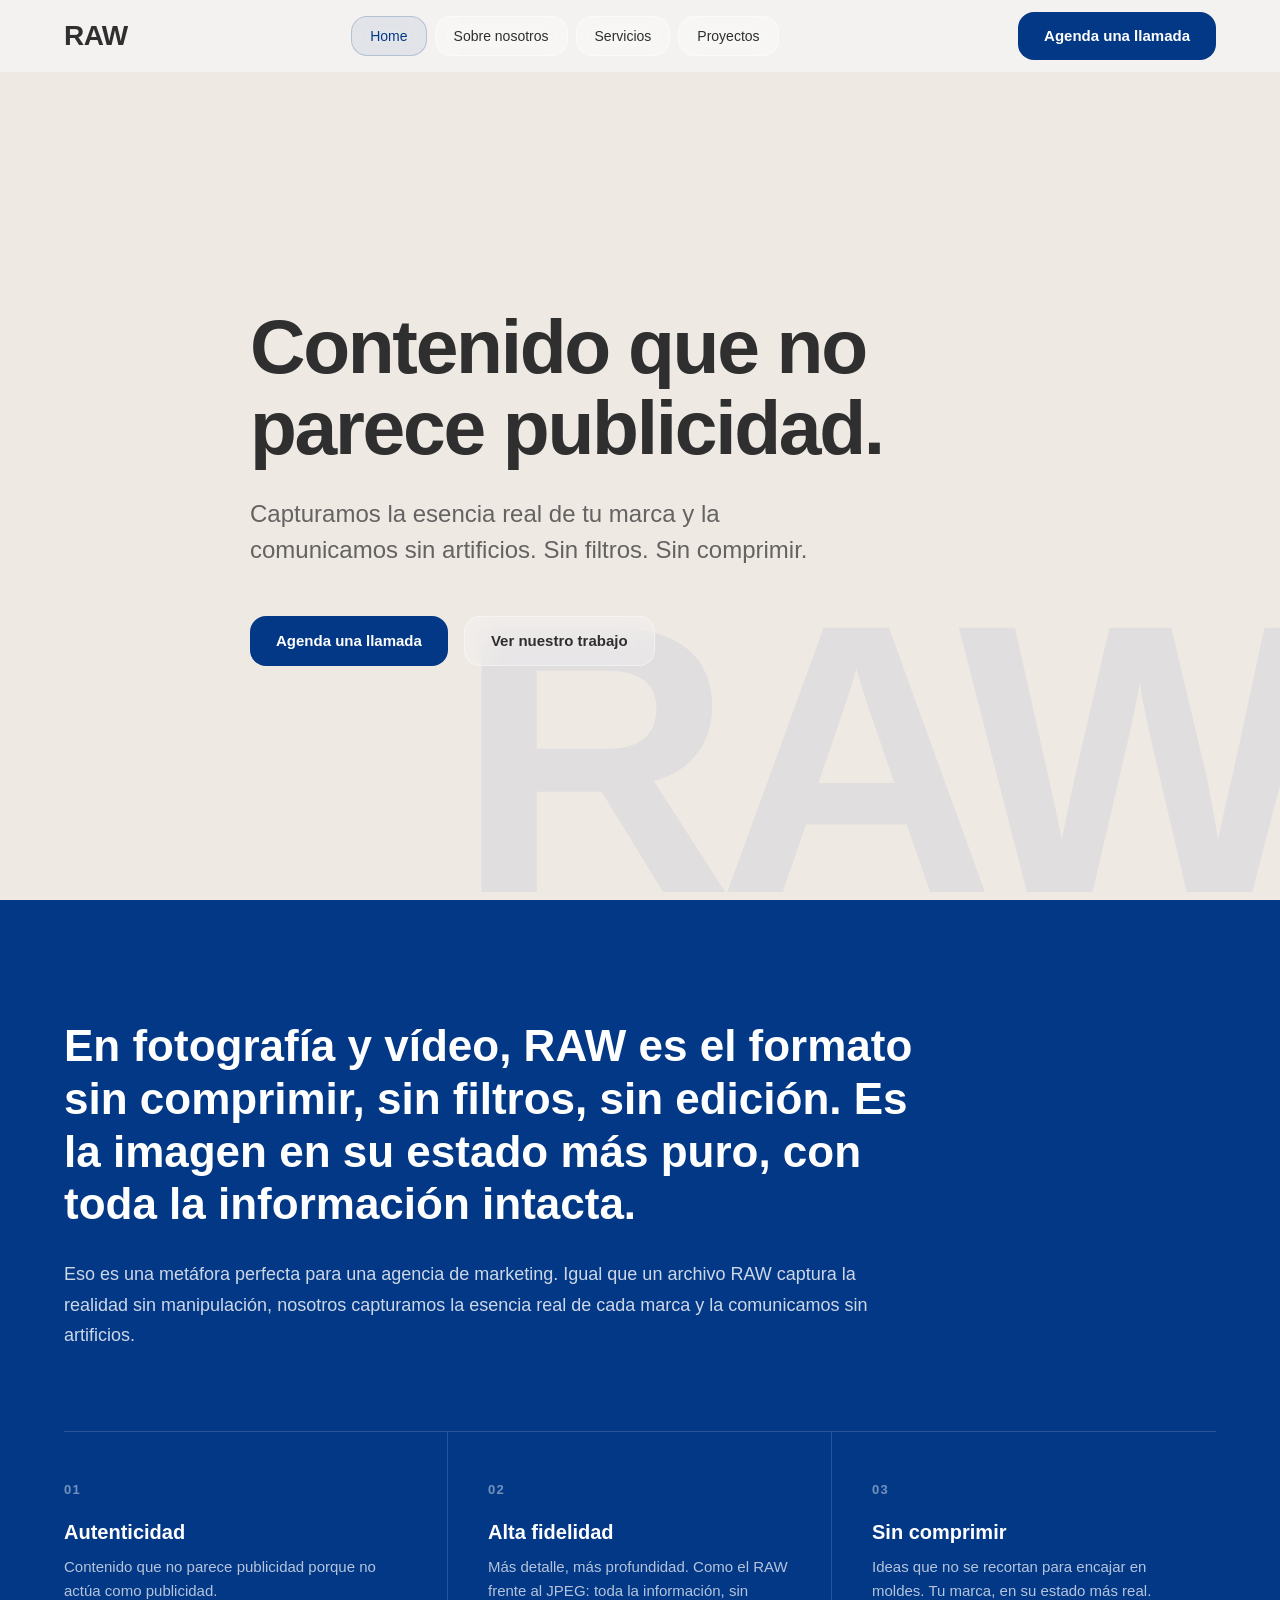
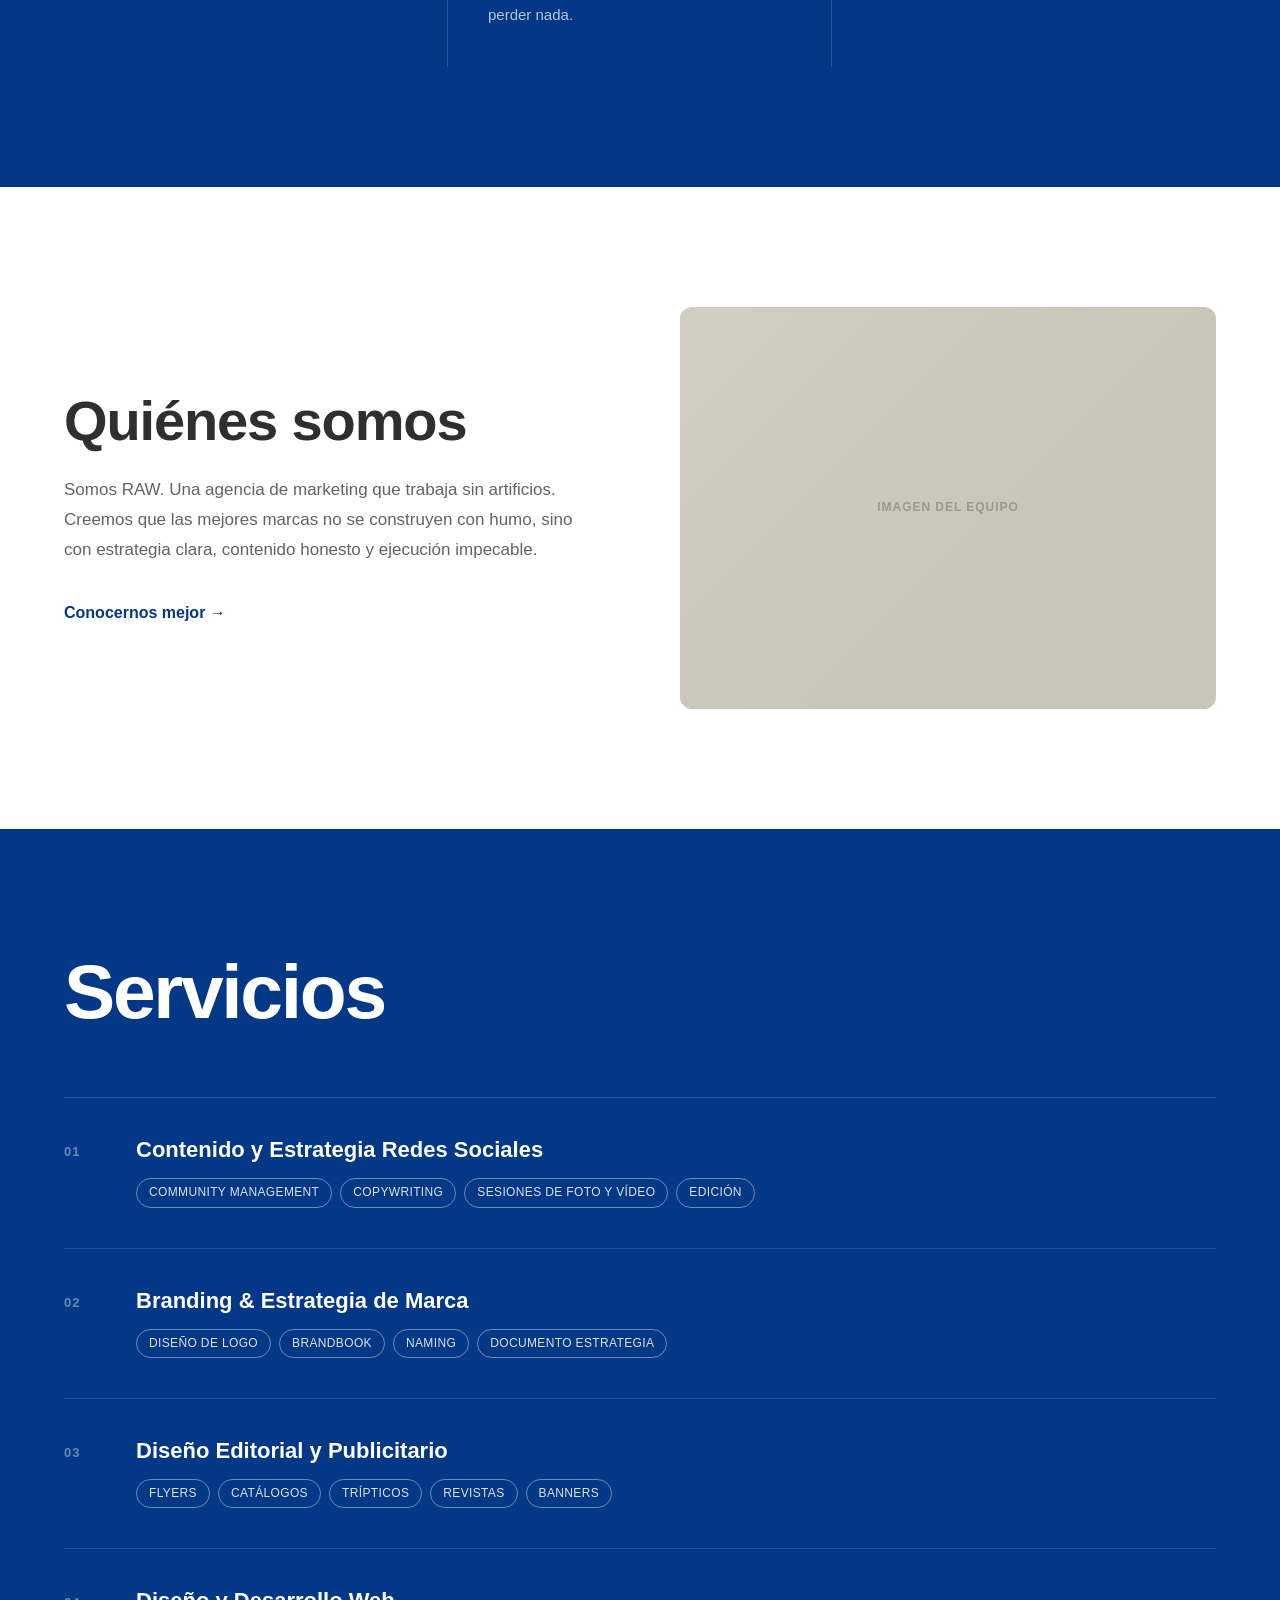
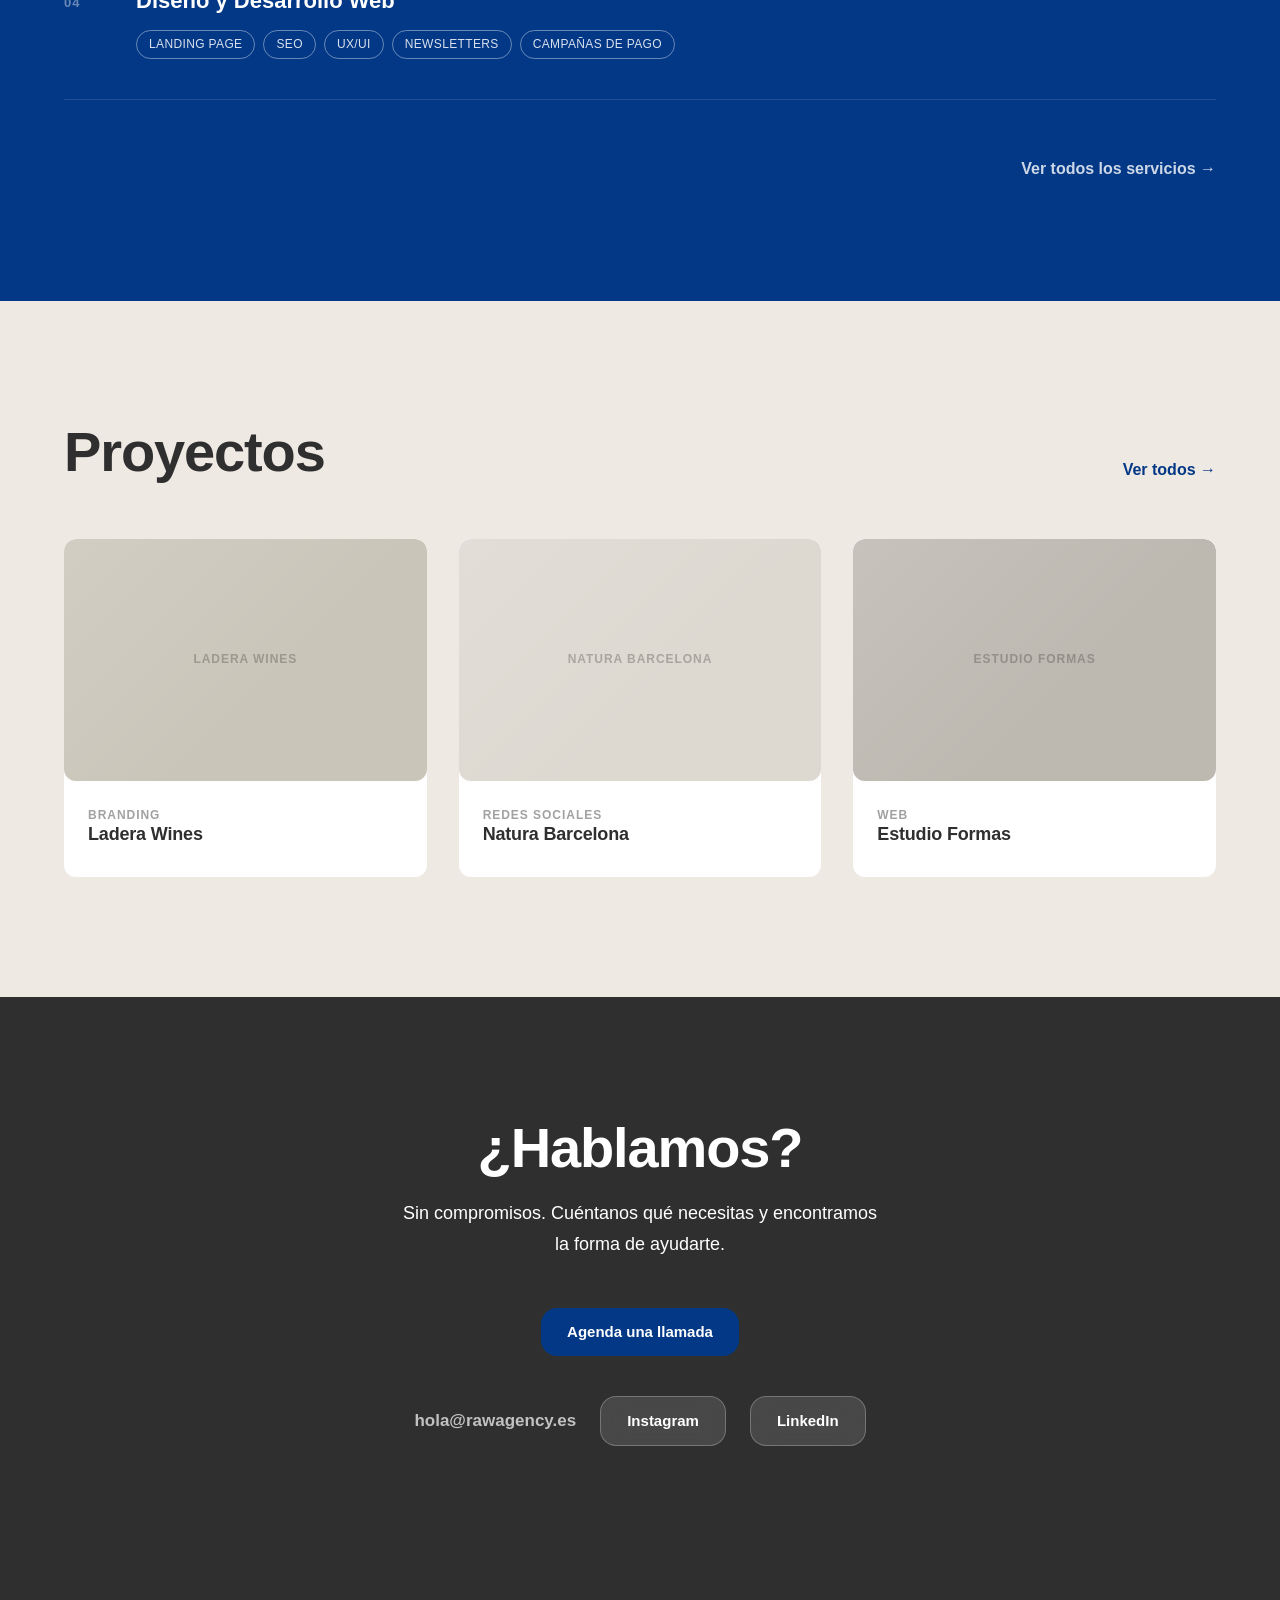
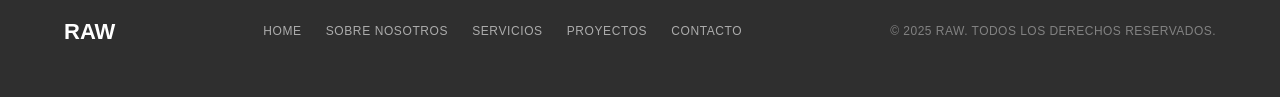
==== raw/index.html @ d9ae1c97 "Add files via upload" ====
<!DOCTYPE html>
<html lang="es">
<head>
  <meta charset="UTF-8">
  <meta name="viewport" content="width=device-width, initial-scale=1.0">
  <meta name="description" content="RAW Agency — Contenido que no parece publicidad. Capturamos la esencia real de tu marca y la comunicamos sin artificios.">
  <title>RAW Agency — Contenido sin artificios</title>
  <link rel="stylesheet" href="css/styles.css">
</head>
<body>

  <!-- ══════════════════════════════════════════
       HEADER
  ══════════════════════════════════════════ -->
  <header class="header" role="banner">
    <div class="header-inner">
      <!-- Replace with <img src="assets/logo.svg" alt="RAW Agency"> -->
      <a href="index.html" class="header-logo" aria-label="RAW Agency — inicio">RAW</a>

      <nav class="header-nav" aria-label="Navegación principal">
        <a href="index.html" class="nav-link" data-page="index.html">Home</a>
        <a href="sobre-nosotros.html" class="nav-link" data-page="sobre-nosotros.html">Sobre nosotros</a>
        <a href="servicios.html" class="nav-link" data-page="servicios.html">Servicios</a>
        <a href="proyectos.html" class="nav-link" data-page="proyectos.html">Proyectos</a>
      </nav>

      <a href="contacto.html" class="btn btn-primary header-cta">Agenda una llamada</a>

      <button class="hamburger" aria-label="Abrir menú" aria-expanded="false">
        <span></span><span></span><span></span>
      </button>
    </div>

    <nav class="mobile-nav" aria-label="Menú móvil">
      <a href="index.html" class="nav-link">Home</a>
      <a href="sobre-nosotros.html" class="nav-link">Sobre nosotros</a>
      <a href="servicios.html" class="nav-link">Servicios</a>
      <a href="proyectos.html" class="nav-link">Proyectos</a>
      <a href="contacto.html" class="btn btn-primary">Agenda una llamada</a>
    </nav>
  </header>

  <main>

    <!-- ══════════════════════════════════════════
         SECCIÓN 1 — HERO
    ══════════════════════════════════════════ -->
    <section class="hero" aria-label="Hero">
      <div class="hero-bg-text" aria-hidden="true">RAW</div>
      <div class="container">
        <div class="hero-content">
          <h1 class="fade-in">Contenido que no parece publicidad.</h1>
          <p class="hero-sub fade-in delay-1">
            Capturamos la esencia real de tu marca y la comunicamos sin artificios. Sin filtros. Sin comprimir.
          </p>
          <div class="hero-ctas fade-in delay-2">
            <a href="contacto.html" class="btn btn-primary">Agenda una llamada</a>
            <a href="proyectos.html" class="btn btn-glass">Ver nuestro trabajo</a>
          </div>
        </div>
      </div>
    </section>

    <!-- ══════════════════════════════════════════
         SECCIÓN 2 — EXPLICACIÓN RAW
    ══════════════════════════════════════════ -->
    <section class="section section-raw" aria-label="¿Qué es RAW?">
      <div class="container">
        <div class="section-intro">
          <h2 class="fade-in">
            En fotografía y vídeo, RAW es el formato sin comprimir, sin filtros, sin edición.
            Es la imagen en su estado más puro, con toda la información intacta.
          </h2>
          <p class="fade-in delay-1">
            Eso es una metáfora perfecta para una agencia de marketing. Igual que un archivo RAW captura
            la realidad sin manipulación, nosotros capturamos la esencia real de cada marca y la
            comunicamos sin artificios.
          </p>
        </div>

        <div class="pillars">
          <div class="pillar fade-in">
            <span class="pillar-num">01</span>
            <h4>Autenticidad</h4>
            <p>Contenido que no parece publicidad porque no actúa como publicidad.</p>
          </div>
          <div class="pillar fade-in delay-1">
            <span class="pillar-num">02</span>
            <h4>Alta fidelidad</h4>
            <p>Más detalle, más profundidad. Como el RAW frente al JPEG: toda la información, sin perder nada.</p>
          </div>
          <div class="pillar fade-in delay-2">
            <span class="pillar-num">03</span>
            <h4>Sin comprimir</h4>
            <p>Ideas que no se recortan para encajar en moldes. Tu marca, en su estado más real.</p>
          </div>
        </div>
      </div>
    </section>

    <!-- ══════════════════════════════════════════
         SECCIÓN 3 — SOBRE NOSOTROS (preview)
    ══════════════════════════════════════════ -->
    <section class="section section-about-preview">
      <div class="container">
        <div class="grid-2">
          <div class="about-text">
            <h2 class="fade-in">Quiénes somos</h2>
            <p class="fade-in delay-1">
              Somos RAW. Una agencia de marketing que trabaja sin artificios. Creemos que las mejores
              marcas no se construyen con humo, sino con estrategia clara, contenido honesto y ejecución impecable.
            </p>
            <a href="sobre-nosotros.html" class="link-arrow fade-in delay-2">Conocernos mejor →</a>
          </div>
          <div class="fade-in delay-1">
            <div class="img-placeholder aspect-43" style="border-radius: 12px;" aria-label="Imagen del equipo RAW">
              <span style="position:relative;z-index:1;">Imagen del equipo</span>
            </div>
          </div>
        </div>
      </div>
    </section>

    <!-- ══════════════════════════════════════════
         SECCIÓN 4 — SERVICIOS (preview)
    ══════════════════════════════════════════ -->
    <section class="section section-services-preview" aria-label="Servicios">
      <div class="container">
        <h1 class="section-title fade-in">Servicios</h1>

        <ul class="services-list">
          <li class="service-item fade-in">
            <span class="service-num">01</span>
            <div class="service-body">
              <h4>Contenido y Estrategia Redes Sociales</h4>
              <div class="service-tags">
                <span class="tag">Community management</span>
                <span class="tag">Copywriting</span>
                <span class="tag">Sesiones de foto y vídeo</span>
                <span class="tag">Edición</span>
              </div>
            </div>
          </li>
          <li class="service-item fade-in delay-1">
            <span class="service-num">02</span>
            <div class="service-body">
              <h4>Branding &amp; Estrategia de Marca</h4>
              <div class="service-tags">
                <span class="tag">Diseño de logo</span>
                <span class="tag">Brandbook</span>
                <span class="tag">Naming</span>
                <span class="tag">Documento estrategia</span>
              </div>
            </div>
          </li>
          <li class="service-item fade-in delay-2">
            <span class="service-num">03</span>
            <div class="service-body">
              <h4>Diseño Editorial y Publicitario</h4>
              <div class="service-tags">
                <span class="tag">Flyers</span>
                <span class="tag">Catálogos</span>
                <span class="tag">Trípticos</span>
                <span class="tag">Revistas</span>
                <span class="tag">Banners</span>
              </div>
            </div>
          </li>
          <li class="service-item fade-in delay-3">
            <span class="service-num">04</span>
            <div class="service-body">
              <h4>Diseño y Desarrollo Web</h4>
              <div class="service-tags">
                <span class="tag">Landing page</span>
                <span class="tag">SEO</span>
                <span class="tag">UX/UI</span>
                <span class="tag">Newsletters</span>
                <span class="tag">Campañas de pago</span>
              </div>
            </div>
          </li>
        </ul>

        <div class="services-cta fade-in">
          <a href="servicios.html" class="link-arrow" style="color:rgba(255,255,255,0.8);">Ver todos los servicios →</a>
        </div>
      </div>
    </section>

    <!-- ══════════════════════════════════════════
         SECCIÓN 5 — PROYECTOS (preview)
    ══════════════════════════════════════════ -->
    <section class="section section-projects-preview" aria-label="Proyectos destacados">
      <div class="container">
        <div class="section-header">
          <h2 class="fade-in">Proyectos</h2>
          <a href="proyectos.html" class="link-arrow fade-in">Ver todos →</a>
        </div>

        <div class="grid-3">
          <a href="proyectos/proyecto-01.html" class="project-card fade-in">
            <div class="img-placeholder aspect-32 project-card-image" aria-label="Proyecto Ladera Wines">
              <span style="position:relative;z-index:1;">Ladera Wines</span>
            </div>
            <div class="project-card-body">
              <p class="project-card-category">Branding</p>
              <h4>Ladera Wines</h4>
            </div>
          </a>

          <a href="proyectos/proyecto-02.html" class="project-card fade-in delay-1">
            <div class="img-placeholder aspect-32 project-card-image img-placeholder-light" aria-label="Proyecto Natura Barcelona">
              <span style="position:relative;z-index:1;">Natura Barcelona</span>
            </div>
            <div class="project-card-body">
              <p class="project-card-category">Redes Sociales</p>
              <h4>Natura Barcelona</h4>
            </div>
          </a>

          <a href="proyectos/proyecto-03.html" class="project-card fade-in delay-2">
            <div class="img-placeholder aspect-32 project-card-image" style="background:#BDB8B0;" aria-label="Proyecto Estudio Formas">
              <span style="position:relative;z-index:1;">Estudio Formas</span>
            </div>
            <div class="project-card-body">
              <p class="project-card-category">Web</p>
              <h4>Estudio Formas</h4>
            </div>
          </a>
        </div>
      </div>
    </section>

    <!-- ══════════════════════════════════════════
         SECCIÓN 6 — CONTACTO (strip)
    ══════════════════════════════════════════ -->
    <section class="section section-contact-strip" aria-label="Contacto">
      <div class="container">
        <h2 class="fade-in">¿Hablamos?</h2>
        <p class="fade-in delay-1">Sin compromisos. Cuéntanos qué necesitas y encontramos la forma de ayudarte.</p>
        <a href="contacto.html" class="btn btn-primary fade-in delay-2">Agenda una llamada</a>

        <div class="contact-links fade-in delay-3">
          <a href="mailto:hola@rawagency.es" class="contact-email">hola@rawagency.es</a>
          <a href="https://www.instagram.com" class="btn btn-glass-light" target="_blank" rel="noopener">Instagram</a>
          <a href="https://www.linkedin.com" class="btn btn-glass-light" target="_blank" rel="noopener">LinkedIn</a>
        </div>
      </div>
    </section>

  </main>

  <!-- ══════════════════════════════════════════
       FOOTER
  ══════════════════════════════════════════ -->
  <footer class="footer" role="contentinfo">
    <div class="container">
      <div class="footer-inner">
        <!-- Replace with <img src="assets/logo-white.svg" alt="RAW Agency"> -->
        <a href="index.html" class="footer-logo">RAW</a>
        <nav class="footer-nav" aria-label="Pie de página">
          <a href="index.html">Home</a>
          <a href="sobre-nosotros.html">Sobre nosotros</a>
          <a href="servicios.html">Servicios</a>
          <a href="proyectos.html">Proyectos</a>
          <a href="contacto.html">Contacto</a>
        </nav>
        <p class="footer-copy">© 2025 RAW. Todos los derechos reservados.</p>
      </div>
    </div>
  </footer>

  <script src="js/main.js"></script>
</body>
</html>
---- raw/css/styles.css ----
/* ============================================================
   RAW Agency — Global Stylesheet
   ============================================================ */

/* Alte Haas Grotesk — load from local or replace with hosted version */
@font-face {
  font-family: 'Alte Haas Grotesk';
  src: url('https://db.onlinewebfonts.com/t/c46a5f7a83c2e8eb20a89fa350e1f8fc.woff2') format('woff2'),
       url('https://db.onlinewebfonts.com/t/c46a5f7a83c2e8eb20a89fa350e1f8fc.woff') format('woff');
  font-weight: 400;
  font-style: normal;
  font-display: swap;
}
@font-face {
  font-family: 'Alte Haas Grotesk';
  src: url('https://db.onlinewebfonts.com/t/5c472c4ee5ea5e3c78a2d9ea96ebbc89.woff2') format('woff2'),
       url('https://db.onlinewebfonts.com/t/5c472c4ee5ea5e3c78a2d9ea96ebbc89.woff') format('woff');
  font-weight: 700;
  font-style: normal;
  font-display: swap;
}

/* ============================================================
   CUSTOM PROPERTIES
   ============================================================ */
:root {
  /* Colors */
  --color-primary:    #033886;
  --color-beige:      #CAC5B9;
  --color-light:      #EFE9E4;
  --color-white:      #FFFFFF;
  --color-dark:       #2F2F2F;
  --color-background: #F5F4F2;

  /* Typography */
  --font-heading: 'Alte Haas Grotesk', 'Helvetica Neue', Arial, sans-serif;
  --font-body:    'Helvetica Neue', Arial, sans-serif;

  --text-h1:    clamp(48px, 6vw, 80px);
  --text-h2:    clamp(36px, 4.5vw, 56px);
  --text-h3:    clamp(24px, 3vw, 36px);
  --text-h4:    clamp(18px, 2vw, 24px);
  --text-body:  16px;
  --text-label: 12px;

  /* Spacing */
  --section-py: 120px;
  --container-max: 1200px;
  --container-px: 24px;

  /* Radius */
  --radius-btn: 16px;
  --radius-card: 12px;
  --radius-input: 8px;

  /* Transitions */
  --transition: all 0.25s ease;

  /* Shadows */
  --shadow-card: 0 4px 24px rgba(0,0,0,0.08);
  --shadow-card-hover: 0 12px 40px rgba(0,0,0,0.14);
  --shadow-header: 0 1px 24px rgba(0,0,0,0.08);
}

/* ============================================================
   RESET & BASE
   ============================================================ */
*, *::before, *::after {
  box-sizing: border-box;
  margin: 0;
  padding: 0;
}

html {
  scroll-behavior: smooth;
  font-size: 16px;
}

body {
  font-family: var(--font-body);
  font-size: var(--text-body);
  color: var(--color-dark);
  background-color: var(--color-background);
  line-height: 1.6;
  -webkit-font-smoothing: antialiased;
}

img {
  display: block;
  max-width: 100%;
}

a {
  color: inherit;
  text-decoration: none;
}

ul, ol {
  list-style: none;
}

button, input, textarea, select {
  font-family: inherit;
  font-size: inherit;
}

/* ============================================================
   TYPOGRAPHY
   ============================================================ */
h1, h2, h3, h4, h5, h6 {
  font-family: var(--font-heading);
  line-height: 1.1;
  font-weight: 700;
}

h1 { font-size: var(--text-h1); }
h2 { font-size: var(--text-h2); }
h3 { font-size: var(--text-h3); }
h4 { font-size: var(--text-h4); }

p { line-height: 1.7; }

/* ============================================================
   LAYOUT
   ============================================================ */
.container {
  max-width: var(--container-max);
  margin-inline: auto;
  padding-inline: var(--container-px);
}

.section {
  padding-block: var(--section-py);
}

.grid-2 {
  display: grid;
  grid-template-columns: 1fr 1fr;
  gap: 64px;
  align-items: center;
}

.grid-3 {
  display: grid;
  grid-template-columns: repeat(3, 1fr);
  gap: 32px;
}

/* ============================================================
   BUTTONS
   ============================================================ */
.btn {
  display: inline-flex;
  align-items: center;
  gap: 8px;
  padding: 12px 26px;
  border-radius: var(--radius-btn);
  font-family: var(--font-heading);
  font-weight: 700;
  font-size: 15px;
  cursor: pointer;
  border: none;
  transition: var(--transition);
  text-decoration: none;
  white-space: nowrap;
}

.btn-primary {
  background: var(--color-primary);
  color: var(--color-white);
}
.btn-primary:hover {
  background: #022d6e;
  transform: scale(1.03);
  box-shadow: 0 8px 24px rgba(3,56,134,0.30);
}

.btn-glass {
  background: rgba(255,255,255,0.25);
  backdrop-filter: blur(12px);
  -webkit-backdrop-filter: blur(12px);
  border: 1px solid rgba(255,255,255,0.4);
  color: var(--color-dark);
}
.btn-glass:hover {
  background: rgba(255,255,255,0.5);
  transform: scale(1.03);
  box-shadow: 0 4px 16px rgba(0,0,0,0.1);
}

.btn-glass-light {
  background: rgba(255,255,255,0.12);
  backdrop-filter: blur(12px);
  -webkit-backdrop-filter: blur(12px);
  border: 1px solid rgba(255,255,255,0.25);
  color: var(--color-white);
}
.btn-glass-light:hover {
  background: rgba(255,255,255,0.22);
  transform: scale(1.03);
}

.btn-outline-light {
  background: transparent;
  border: 1px solid rgba(255,255,255,0.5);
  color: var(--color-white);
}
.btn-outline-light:hover {
  background: rgba(255,255,255,0.12);
  transform: scale(1.03);
}

/* ============================================================
   TAGS / PILLS
   ============================================================ */
.tag {
  display: inline-flex;
  align-items: center;
  padding: 4px 12px;
  border-radius: 999px;
  font-size: var(--text-label);
  font-family: var(--font-body);
  font-weight: 500;
  letter-spacing: 0.03em;
  text-transform: uppercase;
  border: 1px solid rgba(255,255,255,0.4);
  color: rgba(255,255,255,0.85);
  background: transparent;
  transition: var(--transition);
}

.tag-dark {
  border-color: var(--color-beige);
  color: var(--color-dark);
  background: transparent;
}

.tag-filled {
  background: var(--color-beige);
  border-color: var(--color-beige);
  color: var(--color-dark);
}

/* ============================================================
   HEADER
   ============================================================ */
.header {
  position: fixed;
  top: 0;
  left: 0;
  right: 0;
  z-index: 1000;
  background: rgba(245, 244, 242, 0.85);
  backdrop-filter: blur(16px);
  -webkit-backdrop-filter: blur(16px);
  border-bottom: 1px solid rgba(202,197,185,0.2);
  transition: var(--transition);
}

.header.scrolled {
  background: rgba(245, 244, 242, 0.96);
  box-shadow: var(--shadow-header);
}

.header-inner {
  display: flex;
  align-items: center;
  justify-content: space-between;
  height: 72px;
  max-width: var(--container-max);
  margin-inline: auto;
  padding-inline: var(--container-px);
}

.header-logo {
  font-family: var(--font-heading);
  font-weight: 700;
  font-size: 28px;
  color: var(--color-dark);
  letter-spacing: -0.02em;
  text-decoration: none;
  transition: var(--transition);
}
.header-logo:hover { opacity: 0.75; }

.header-nav {
  display: flex;
  align-items: center;
  gap: 8px;
}

.nav-link {
  background: rgba(255,255,255,0.25);
  backdrop-filter: blur(12px);
  -webkit-backdrop-filter: blur(12px);
  border: 1px solid rgba(255,255,255,0.4);
  border-radius: var(--radius-btn);
  padding: 8px 18px;
  font-size: 14px;
  font-family: var(--font-body);
  color: var(--color-dark);
  text-decoration: none;
  transition: var(--transition);
  white-space: nowrap;
}
.nav-link:hover {
  background: rgba(255,255,255,0.5);
  transform: scale(1.03);
  box-shadow: 0 2px 12px rgba(0,0,0,0.08);
}
.nav-link.active {
  background: rgba(3,56,134,0.08);
  border-color: rgba(3,56,134,0.2);
  color: var(--color-primary);
}

.header-cta {
  margin-left: 16px;
}

.hamburger {
  display: none;
  flex-direction: column;
  gap: 5px;
  cursor: pointer;
  padding: 8px;
  background: none;
  border: none;
}
.hamburger span {
  display: block;
  width: 24px;
  height: 2px;
  background: var(--color-dark);
  border-radius: 2px;
  transition: var(--transition);
}
.hamburger.open span:nth-child(1) {
  transform: translateY(7px) rotate(45deg);
}
.hamburger.open span:nth-child(2) {
  opacity: 0;
}
.hamburger.open span:nth-child(3) {
  transform: translateY(-7px) rotate(-45deg);
}

.mobile-nav {
  display: none;
  flex-direction: column;
  gap: 8px;
  padding: 16px var(--container-px) 24px;
  background: rgba(245,244,242,0.98);
  backdrop-filter: blur(16px);
  -webkit-backdrop-filter: blur(16px);
  border-bottom: 1px solid rgba(202,197,185,0.3);
}
.mobile-nav.open {
  display: flex;
}
.mobile-nav .nav-link {
  display: block;
  text-align: center;
}
.mobile-nav .btn {
  text-align: center;
  justify-content: center;
}

/* ============================================================
   FOOTER
   ============================================================ */
.footer {
  background: var(--color-dark);
  color: var(--color-white);
  padding-block: 48px;
}

.footer-inner {
  display: flex;
  align-items: center;
  justify-content: space-between;
  flex-wrap: wrap;
  gap: 24px;
}

.footer-logo {
  font-family: var(--font-heading);
  font-weight: 700;
  font-size: 22px;
  color: var(--color-white);
  text-decoration: none;
}

.footer-nav {
  display: flex;
  gap: 24px;
  flex-wrap: wrap;
}
.footer-nav a {
  font-size: var(--text-label);
  color: rgba(255,255,255,0.6);
  text-decoration: none;
  transition: var(--transition);
  text-transform: uppercase;
  letter-spacing: 0.05em;
}
.footer-nav a:hover { color: var(--color-white); }

.footer-copy {
  font-size: var(--text-label);
  color: rgba(255,255,255,0.4);
  text-transform: uppercase;
  letter-spacing: 0.04em;
}

/* ============================================================
   PLACEHOLDERS (image / avatar stubs)
   ============================================================ */
.img-placeholder {
  background: var(--color-beige);
  border-radius: var(--radius-card);
  display: flex;
  align-items: center;
  justify-content: center;
  color: rgba(47,47,47,0.3);
  font-size: var(--text-label);
  font-weight: 600;
  letter-spacing: 0.08em;
  text-transform: uppercase;
  overflow: hidden;
  position: relative;
}
.img-placeholder::after {
  content: '';
  position: absolute;
  inset: 0;
  background: linear-gradient(135deg, rgba(255,255,255,0.15) 0%, transparent 60%);
}

.img-placeholder-light {
  background: #DDD8D0;
}

.aspect-43  { aspect-ratio: 4/3; }
.aspect-32  { aspect-ratio: 3/2; }
.aspect-169 { aspect-ratio: 16/9; }
.aspect-11  { aspect-ratio: 1/1; }

.avatar-placeholder {
  width: 100px;
  height: 100px;
  border-radius: 50%;
  background: var(--color-beige);
  margin-inline: auto;
  margin-bottom: 20px;
  display: flex;
  align-items: center;
  justify-content: center;
  font-size: 28px;
  color: rgba(47,47,47,0.25);
}

/* ============================================================
   FADE-IN ANIMATION (IntersectionObserver)
   ============================================================ */
.fade-in {
  opacity: 0;
  transform: translateY(24px);
  transition: opacity 0.6s ease, transform 0.6s ease;
}
.fade-in.visible {
  opacity: 1;
  transform: translateY(0);
}
.fade-in.delay-1 { transition-delay: 0.1s; }
.fade-in.delay-2 { transition-delay: 0.2s; }
.fade-in.delay-3 { transition-delay: 0.3s; }
.fade-in.delay-4 { transition-delay: 0.4s; }

/* ============================================================
   HOME — HERO
   ============================================================ */
.hero {
  min-height: 100vh;
  background: var(--color-light);
  display: flex;
  align-items: center;
  position: relative;
  overflow: hidden;
  padding-top: 72px;
}

.hero-bg-text {
  position: absolute;
  bottom: -4vw;
  right: -2vw;
  font-family: var(--font-heading);
  font-weight: 700;
  font-size: 30vw;
  line-height: 1;
  color: rgba(3, 56, 134, 0.06);
  pointer-events: none;
  user-select: none;
  letter-spacing: -0.04em;
}

.hero-content {
  position: relative;
  z-index: 1;
  max-width: 780px;
}

.hero h1 {
  letter-spacing: -0.03em;
  margin-bottom: 28px;
  line-height: 1.05;
}

.hero-sub {
  font-size: var(--text-h4);
  font-family: var(--font-body);
  font-weight: 400;
  color: rgba(47,47,47,0.72);
  max-width: 560px;
  margin-bottom: 48px;
  line-height: 1.5;
}

.hero-ctas {
  display: flex;
  gap: 16px;
  flex-wrap: wrap;
}

/* ============================================================
   HOME — EXPLICACIÓN RAW
   ============================================================ */
.section-raw {
  background: var(--color-primary);
  color: var(--color-white);
}

.section-raw .section-intro {
  max-width: 860px;
  margin-bottom: 24px;
}
.section-raw .section-intro h2 {
  font-size: clamp(28px, 3.5vw, 44px);
  line-height: 1.2;
  margin-bottom: 28px;
}
.section-raw .section-intro p {
  font-size: 18px;
  opacity: 0.8;
  line-height: 1.7;
}

.pillars {
  display: grid;
  grid-template-columns: repeat(3, 1fr);
  gap: 0;
  margin-top: 80px;
  border-top: 1px solid rgba(255,255,255,0.15);
}

.pillar {
  padding: 48px 40px 40px 0;
  border-right: 1px solid rgba(255,255,255,0.15);
}
.pillar:last-child { border-right: none; }
.pillar:not(:first-child) { padding-left: 40px; }

.pillar-num {
  font-family: var(--font-heading);
  font-size: 13px;
  font-weight: 700;
  letter-spacing: 0.1em;
  color: rgba(255,255,255,0.45);
  margin-bottom: 20px;
  display: block;
}

.pillar h4 {
  margin-bottom: 12px;
  font-size: 20px;
}

.pillar p {
  font-size: 15px;
  opacity: 0.7;
  line-height: 1.6;
}

/* ============================================================
   HOME — SOBRE NOSOTROS PREVIEW
   ============================================================ */
.section-about-preview {
  background: var(--color-white);
}

.section-about-preview .grid-2 {
  gap: 80px;
}

.about-text h2 {
  margin-bottom: 24px;
  letter-spacing: -0.02em;
}
.about-text p {
  font-size: 17px;
  color: rgba(47,47,47,0.75);
  margin-bottom: 36px;
  line-height: 1.75;
}

.link-arrow {
  font-family: var(--font-heading);
  font-weight: 700;
  font-size: 16px;
  color: var(--color-primary);
  text-decoration: none;
  display: inline-flex;
  align-items: center;
  gap: 8px;
  transition: var(--transition);
}
.link-arrow:hover { gap: 14px; opacity: 0.8; }

/* ============================================================
   HOME — SERVICIOS PREVIEW
   ============================================================ */
.section-services-preview {
  background: var(--color-primary);
  color: var(--color-white);
}

.section-services-preview .section-title {
  font-size: var(--text-h1);
  letter-spacing: -0.03em;
  margin-bottom: 64px;
}

.services-list {
  border-top: 1px solid rgba(255,255,255,0.15);
}

.service-item {
  display: flex;
  align-items: flex-start;
  gap: 40px;
  padding: 40px 0;
  border-bottom: 1px solid rgba(255,255,255,0.12);
  transition: var(--transition);
}
.service-item:hover { padding-left: 8px; }

.service-num {
  font-family: var(--font-heading);
  font-weight: 700;
  font-size: 13px;
  letter-spacing: 0.08em;
  color: rgba(255,255,255,0.4);
  min-width: 32px;
  padding-top: 4px;
}

.service-body {
  flex: 1;
}

.service-body h4 {
  margin-bottom: 16px;
  font-size: clamp(18px, 2vw, 22px);
}

.service-tags {
  display: flex;
  flex-wrap: wrap;
  gap: 8px;
}

.services-cta {
  margin-top: 56px;
  text-align: right;
}

/* ============================================================
   HOME — PROYECTOS PREVIEW
   ============================================================ */
.section-projects-preview {
  background: var(--color-light);
}

.section-header {
  display: flex;
  align-items: flex-end;
  justify-content: space-between;
  margin-bottom: 56px;
  gap: 24px;
}
.section-header h2 {
  letter-spacing: -0.02em;
}

/* ============================================================
   PROJECT CARDS
   ============================================================ */
.project-card {
  background: var(--color-white);
  border-radius: var(--radius-card);
  overflow: hidden;
  transition: var(--transition);
  cursor: pointer;
  text-decoration: none;
  color: inherit;
  display: block;
}
.project-card:hover {
  transform: translateY(-6px);
  box-shadow: var(--shadow-card-hover);
}

.project-card-image {
  width: 100%;
}

.project-card-body {
  padding: 24px;
}
.project-card-body h4 {
  margin-bottom: 8px;
  font-size: 18px;
  letter-spacing: -0.01em;
}

.project-card-category {
  font-size: var(--text-label);
  font-weight: 600;
  letter-spacing: 0.08em;
  text-transform: uppercase;
  color: rgba(47,47,47,0.45);
}

.project-card-desc {
  font-size: 14px;
  color: rgba(47,47,47,0.65);
  margin-top: 10px;
  line-height: 1.6;
}

/* ============================================================
   HOME — CONTACT STRIP
   ============================================================ */
.section-contact-strip {
  background: var(--color-dark);
  color: var(--color-white);
  text-align: center;
}
.section-contact-strip h2 {
  letter-spacing: -0.02em;
  margin-bottom: 20px;
}
.section-contact-strip p {
  font-size: 18px;
  opacity: 0.65;
  max-width: 480px;
  margin-inline: auto;
  margin-bottom: 48px;
}

.contact-links {
  display: flex;
  align-items: center;
  justify-content: center;
  gap: 24px;
  flex-wrap: wrap;
  margin-top: 40px;
}

.contact-email {
  font-family: var(--font-heading);
  font-weight: 700;
  font-size: 17px;
  color: rgba(255,255,255,0.7);
  text-decoration: none;
  transition: var(--transition);
}
.contact-email:hover { color: var(--color-white); }

/* ============================================================
   SERVICIOS PAGE
   ============================================================ */
.page-hero {
  background: var(--color-primary);
  color: var(--color-white);
  padding-top: calc(72px + 80px);
  padding-bottom: 80px;
}
.page-hero h1 {
  letter-spacing: -0.03em;
  margin-bottom: 20px;
}
.page-hero p {
  font-size: 18px;
  opacity: 0.75;
  max-width: 520px;
  line-height: 1.6;
}

.page-hero-light {
  background: var(--color-light);
  color: var(--color-dark);
  padding-top: calc(72px + 80px);
  padding-bottom: 80px;
}

.service-block {
  padding-block: 88px;
  border-bottom: 1px solid rgba(202,197,185,0.4);
}
.service-block:last-of-type { border-bottom: none; }

.service-block-header {
  display: flex;
  align-items: flex-start;
  gap: 32px;
  margin-bottom: 40px;
}

.service-block-num {
  font-family: var(--font-heading);
  font-weight: 700;
  font-size: 13px;
  letter-spacing: 0.1em;
  color: var(--color-beige);
  padding-top: 8px;
  min-width: 28px;
}

.service-block-title h2 {
  letter-spacing: -0.02em;
  margin-bottom: 16px;
}
.service-block-desc {
  font-size: 17px;
  color: rgba(47,47,47,0.72);
  max-width: 660px;
  line-height: 1.75;
  margin-bottom: 24px;
}

.service-deliverables {
  margin-top: 32px;
  display: grid;
  grid-template-columns: repeat(2, 1fr);
  gap: 12px;
}

.deliverable-item {
  display: flex;
  align-items: flex-start;
  gap: 10px;
  font-size: 15px;
  color: rgba(47,47,47,0.75);
}
.deliverable-item::before {
  content: '→';
  color: var(--color-primary);
  font-weight: 700;
  flex-shrink: 0;
  margin-top: 1px;
}

/* Pricing */
.pricing-section {
  background: var(--color-light);
  padding-block: var(--section-py);
}
.pricing-section h2 {
  text-align: center;
  letter-spacing: -0.02em;
  margin-bottom: 16px;
}
.pricing-section .pricing-sub {
  text-align: center;
  font-size: 17px;
  color: rgba(47,47,47,0.65);
  margin-bottom: 64px;
}

.pricing-grid {
  display: grid;
  grid-template-columns: repeat(2, 1fr);
  gap: 32px;
  max-width: 880px;
  margin-inline: auto;
}

.pricing-card {
  background: var(--color-white);
  border-radius: 16px;
  padding: 48px 40px;
  box-shadow: var(--shadow-card);
  transition: var(--transition);
  border: 2px solid transparent;
}
.pricing-card:hover {
  box-shadow: var(--shadow-card-hover);
  transform: translateY(-4px);
}
.pricing-card.featured {
  border-color: var(--color-primary);
}

.pricing-badge {
  display: inline-block;
  background: var(--color-primary);
  color: var(--color-white);
  font-size: 11px;
  font-weight: 700;
  letter-spacing: 0.08em;
  text-transform: uppercase;
  padding: 4px 12px;
  border-radius: 999px;
  margin-bottom: 20px;
}

.pricing-name {
  font-family: var(--font-heading);
  font-weight: 700;
  font-size: 22px;
  margin-bottom: 8px;
}

.pricing-price {
  font-family: var(--font-heading);
  font-weight: 700;
  font-size: 48px;
  letter-spacing: -0.03em;
  color: var(--color-primary);
  margin-bottom: 4px;
  line-height: 1;
}
.pricing-price span {
  font-size: 18px;
  font-weight: 400;
  color: rgba(47,47,47,0.5);
}

.pricing-note {
  font-size: 13px;
  color: rgba(47,47,47,0.5);
  margin-bottom: 32px;
  margin-top: 6px;
}

.pricing-divider {
  height: 1px;
  background: rgba(202,197,185,0.4);
  margin-bottom: 32px;
}

.pricing-features {
  display: flex;
  flex-direction: column;
  gap: 14px;
  margin-bottom: 40px;
}

.pricing-feature {
  display: flex;
  align-items: flex-start;
  gap: 10px;
  font-size: 15px;
  color: rgba(47,47,47,0.8);
}
.pricing-feature-icon {
  width: 18px;
  height: 18px;
  border-radius: 50%;
  background: rgba(3,56,134,0.1);
  color: var(--color-primary);
  display: flex;
  align-items: center;
  justify-content: center;
  font-size: 10px;
  font-weight: 700;
  flex-shrink: 0;
  margin-top: 2px;
}
.pricing-addon {
  font-size: 13px;
  color: var(--color-primary);
  font-weight: 600;
  padding: 10px 0;
  border-top: 1px solid rgba(202,197,185,0.4);
  margin-top: 8px;
}

/* ============================================================
   PROYECTOS PAGE
   ============================================================ */
.filter-bar {
  display: flex;
  gap: 10px;
  flex-wrap: wrap;
  margin-bottom: 56px;
}

.filter-btn {
  padding: 8px 20px;
  border-radius: 999px;
  border: 1px solid var(--color-beige);
  background: transparent;
  color: var(--color-dark);
  font-size: 14px;
  font-family: var(--font-body);
  font-weight: 500;
  cursor: pointer;
  transition: var(--transition);
}
.filter-btn:hover {
  border-color: var(--color-primary);
  color: var(--color-primary);
}
.filter-btn.active {
  background: var(--color-primary);
  border-color: var(--color-primary);
  color: var(--color-white);
}

.projects-grid {
  display: grid;
  grid-template-columns: repeat(3, 1fr);
  gap: 32px;
}

.project-card-full .project-card-body {
  padding: 28px;
}

.project-card-link {
  display: inline-flex;
  align-items: center;
  gap: 6px;
  font-size: 14px;
  font-weight: 600;
  color: var(--color-primary);
  margin-top: 16px;
  transition: var(--transition);
}
.project-card-link:hover { gap: 10px; }

/* Card hidden state for filter */
.project-card-full.hidden {
  display: none;
}

/* ============================================================
   PROJECT DETAIL PAGE
   ============================================================ */
.back-link {
  display: inline-flex;
  align-items: center;
  gap: 8px;
  font-size: 14px;
  font-weight: 600;
  color: rgba(47,47,47,0.6);
  text-decoration: none;
  margin-bottom: 48px;
  transition: var(--transition);
}
.back-link:hover { color: var(--color-dark); gap: 12px; }

.project-hero {
  background: var(--color-light);
  padding-top: calc(72px + 80px);
  padding-bottom: 0;
}

.project-hero-meta {
  margin-bottom: 32px;
}
.project-hero-meta h1 {
  letter-spacing: -0.03em;
  margin-bottom: 16px;
}

.project-hero-image {
  margin-top: 56px;
}

.project-detail-grid {
  display: grid;
  grid-template-columns: 1fr 380px;
  gap: 80px;
  align-items: start;
}

.project-info h3 {
  font-size: 22px;
  margin-bottom: 16px;
  letter-spacing: -0.01em;
}
.project-info p {
  font-size: 16px;
  color: rgba(47,47,47,0.72);
  line-height: 1.75;
  margin-bottom: 32px;
}

.project-meta-item {
  margin-bottom: 24px;
}
.project-meta-label {
  font-size: 11px;
  font-weight: 700;
  letter-spacing: 0.1em;
  text-transform: uppercase;
  color: rgba(47,47,47,0.4);
  margin-bottom: 6px;
}
.project-meta-value {
  font-size: 16px;
  font-weight: 600;
  color: var(--color-dark);
}

.project-gallery {
  display: flex;
  flex-direction: column;
  gap: 16px;
}

.metrics-grid {
  display: grid;
  grid-template-columns: repeat(3, 1fr);
  gap: 24px;
  margin-top: 56px;
}

.metric-card {
  background: var(--color-light);
  border-radius: var(--radius-card);
  padding: 36px 28px;
  text-align: center;
}
.metric-value {
  font-family: var(--font-heading);
  font-weight: 700;
  font-size: 44px;
  color: var(--color-primary);
  letter-spacing: -0.03em;
  line-height: 1;
  margin-bottom: 10px;
}
.metric-label {
  font-size: 14px;
  color: rgba(47,47,47,0.6);
  line-height: 1.4;
}

.project-nav {
  display: flex;
  justify-content: space-between;
  align-items: center;
  padding-block: 48px;
  border-top: 1px solid rgba(202,197,185,0.4);
  margin-top: 80px;
}

.project-nav-link {
  display: flex;
  align-items: center;
  gap: 8px;
  font-family: var(--font-heading);
  font-weight: 700;
  font-size: 15px;
  color: var(--color-dark);
  text-decoration: none;
  transition: var(--transition);
}
.project-nav-link:hover { color: var(--color-primary); }

/* ============================================================
   SOBRE NOSOTROS PAGE
   ============================================================ */
.values-section {
  background: var(--color-white);
}

.value-card {
  padding: 48px 40px;
  background: var(--color-background);
  border-radius: var(--radius-card);
  transition: var(--transition);
}
.value-card:hover {
  background: var(--color-light);
  transform: translateY(-4px);
  box-shadow: var(--shadow-card);
}

.value-num {
  font-family: var(--font-heading);
  font-weight: 700;
  font-size: 12px;
  letter-spacing: 0.1em;
  color: var(--color-primary);
  opacity: 0.6;
  margin-bottom: 20px;
  display: block;
}

.value-card h4 {
  font-size: 22px;
  margin-bottom: 14px;
  letter-spacing: -0.01em;
}
.value-card p {
  font-size: 15px;
  color: rgba(47,47,47,0.65);
  line-height: 1.7;
}

.team-section {
  background: var(--color-light);
}

.team-card {
  text-align: center;
  padding: 40px 24px;
  background: var(--color-white);
  border-radius: var(--radius-card);
  transition: var(--transition);
}
.team-card:hover {
  transform: translateY(-4px);
  box-shadow: var(--shadow-card);
}

.team-name {
  font-family: var(--font-heading);
  font-weight: 700;
  font-size: 18px;
  margin-bottom: 6px;
}
.team-role {
  font-size: 14px;
  color: rgba(47,47,47,0.5);
  text-transform: uppercase;
  letter-spacing: 0.06em;
}

/* ============================================================
   CONTACT PAGE
   ============================================================ */
.contact-page {
  background: var(--color-light);
  padding-top: calc(72px + 80px);
  padding-bottom: var(--section-py);
  min-height: 100vh;
}

.contact-page h1 {
  letter-spacing: -0.03em;
  margin-bottom: 16px;
}
.contact-page .contact-intro {
  font-size: 18px;
  color: rgba(47,47,47,0.65);
  margin-bottom: 64px;
  max-width: 480px;
}

.contact-grid {
  display: grid;
  grid-template-columns: 1fr 420px;
  gap: 80px;
  align-items: start;
}

.contact-form {
  background: var(--color-white);
  border-radius: 16px;
  padding: 48px;
  box-shadow: var(--shadow-card);
}

.form-group {
  margin-bottom: 24px;
}

.form-label {
  display: block;
  font-size: 13px;
  font-weight: 600;
  letter-spacing: 0.05em;
  text-transform: uppercase;
  color: rgba(47,47,47,0.6);
  margin-bottom: 8px;
}
.form-label .optional {
  font-weight: 400;
  text-transform: none;
  letter-spacing: 0;
  color: rgba(47,47,47,0.4);
}

.form-input,
.form-textarea {
  width: 100%;
  border: 1px solid var(--color-beige);
  border-radius: var(--radius-input);
  padding: 14px 16px;
  font-family: var(--font-body);
  font-size: 16px;
  color: var(--color-dark);
  background: var(--color-background);
  transition: var(--transition);
  outline: none;
}
.form-input:focus,
.form-textarea:focus {
  border-color: var(--color-primary);
  background: var(--color-white);
  box-shadow: 0 0 0 3px rgba(3,56,134,0.08);
}
.form-input::placeholder,
.form-textarea::placeholder {
  color: rgba(47,47,47,0.35);
}

.form-textarea {
  min-height: 140px;
  resize: vertical;
}

.form-error {
  font-size: 12px;
  color: #D44;
  margin-top: 6px;
  display: none;
}
.form-group.has-error .form-error { display: block; }
.form-group.has-error .form-input,
.form-group.has-error .form-textarea {
  border-color: #D44;
}

.form-success {
  background: rgba(3,56,134,0.06);
  border: 1px solid rgba(3,56,134,0.2);
  border-radius: 8px;
  padding: 20px;
  color: var(--color-primary);
  font-weight: 600;
  display: none;
  margin-top: 16px;
}

.contact-info {
  padding-top: 8px;
}
.contact-info-label {
  font-size: 13px;
  font-weight: 700;
  letter-spacing: 0.08em;
  text-transform: uppercase;
  color: rgba(47,47,47,0.45);
  margin-bottom: 16px;
}
.contact-info-email {
  font-family: var(--font-heading);
  font-weight: 700;
  font-size: 22px;
  color: var(--color-primary);
  text-decoration: none;
  display: block;
  margin-bottom: 12px;
  transition: var(--transition);
}
.contact-info-email:hover { opacity: 0.75; }
.contact-info-note {
  font-size: 14px;
  color: rgba(47,47,47,0.55);
  margin-bottom: 40px;
}

.social-links {
  display: flex;
  flex-direction: column;
  gap: 12px;
  margin-top: 32px;
}

.social-link {
  display: flex;
  align-items: center;
  gap: 12px;
  padding: 14px 20px;
  border-radius: var(--radius-btn);
  border: 1px solid rgba(202,197,185,0.6);
  background: rgba(255,255,255,0.6);
  backdrop-filter: blur(8px);
  color: var(--color-dark);
  text-decoration: none;
  font-size: 15px;
  font-weight: 600;
  transition: var(--transition);
}
.social-link:hover {
  background: rgba(255,255,255,0.9);
  border-color: var(--color-primary);
  color: var(--color-primary);
  transform: translateX(4px);
}

.social-link-icon {
  width: 36px;
  height: 36px;
  border-radius: 8px;
  background: var(--color-primary);
  color: var(--color-white);
  display: flex;
  align-items: center;
  justify-content: center;
  font-size: 16px;
  flex-shrink: 0;
}

/* ============================================================
   CTA STRIP (reusable)
   ============================================================ */
.cta-strip {
  background: var(--color-dark);
  color: var(--color-white);
  padding-block: 96px;
  text-align: center;
}
.cta-strip h2 {
  letter-spacing: -0.02em;
  margin-bottom: 16px;
}
.cta-strip p {
  font-size: 18px;
  opacity: 0.65;
  max-width: 440px;
  margin-inline: auto;
  margin-bottom: 40px;
}

/* ============================================================
   UTILITY
   ============================================================ */
.text-center { text-align: center; }
.text-white { color: var(--color-white); }
.mb-0 { margin-bottom: 0; }
.mt-8 { margin-top: 8px; }
.mt-16 { margin-top: 16px; }
.mt-24 { margin-top: 24px; }
.mt-32 { margin-top: 32px; }
.mt-48 { margin-top: 48px; }
.mt-64 { margin-top: 64px; }
.gap-16 { gap: 16px; }

/* ============================================================
   RESPONSIVE — TABLET (768px)
   ============================================================ */
@media (max-width: 1024px) {
  :root {
    --section-py: 80px;
  }

  .grid-2 {
    grid-template-columns: 1fr;
    gap: 48px;
  }

  .grid-3 {
    grid-template-columns: repeat(2, 1fr);
  }

  .pillars {
    grid-template-columns: 1fr;
  }
  .pillar {
    border-right: none;
    border-bottom: 1px solid rgba(255,255,255,0.15);
    padding: 40px 0;
  }
  .pillar:not(:first-child) { padding-left: 0; }
  .pillar:last-child { border-bottom: none; }

  .projects-grid {
    grid-template-columns: repeat(2, 1fr);
  }

  .pricing-grid {
    grid-template-columns: 1fr;
    max-width: 480px;
  }

  .contact-grid {
    grid-template-columns: 1fr;
    gap: 48px;
  }

  .project-detail-grid {
    grid-template-columns: 1fr;
    gap: 48px;
  }

  .service-deliverables {
    grid-template-columns: 1fr;
  }

  .footer-inner {
    flex-direction: column;
    text-align: center;
  }
  .footer-nav { justify-content: center; }

  .header-nav { display: none; }
  .header-cta { display: none; }
  .hamburger { display: flex; }

  .metrics-grid {
    grid-template-columns: 1fr;
    gap: 16px;
  }
}

/* ============================================================
   RESPONSIVE — MOBILE (375px)
   ============================================================ */
@media (max-width: 600px) {
  :root {
    --section-py: 64px;
    --container-px: 20px;
  }

  .grid-3 {
    grid-template-columns: 1fr;
  }

  .projects-grid {
    grid-template-columns: 1fr;
  }

  .hero-ctas {
    flex-direction: column;
  }
  .hero-ctas .btn {
    justify-content: center;
    width: 100%;
  }

  .section-header {
    flex-direction: column;
    align-items: flex-start;
    gap: 16px;
  }

  .service-item {
    flex-direction: column;
    gap: 12px;
  }

  .contact-form {
    padding: 28px 20px;
  }

  .project-nav {
    flex-direction: column;
    gap: 20px;
    text-align: center;
  }

  .pricing-card {
    padding: 32px 24px;
  }
}
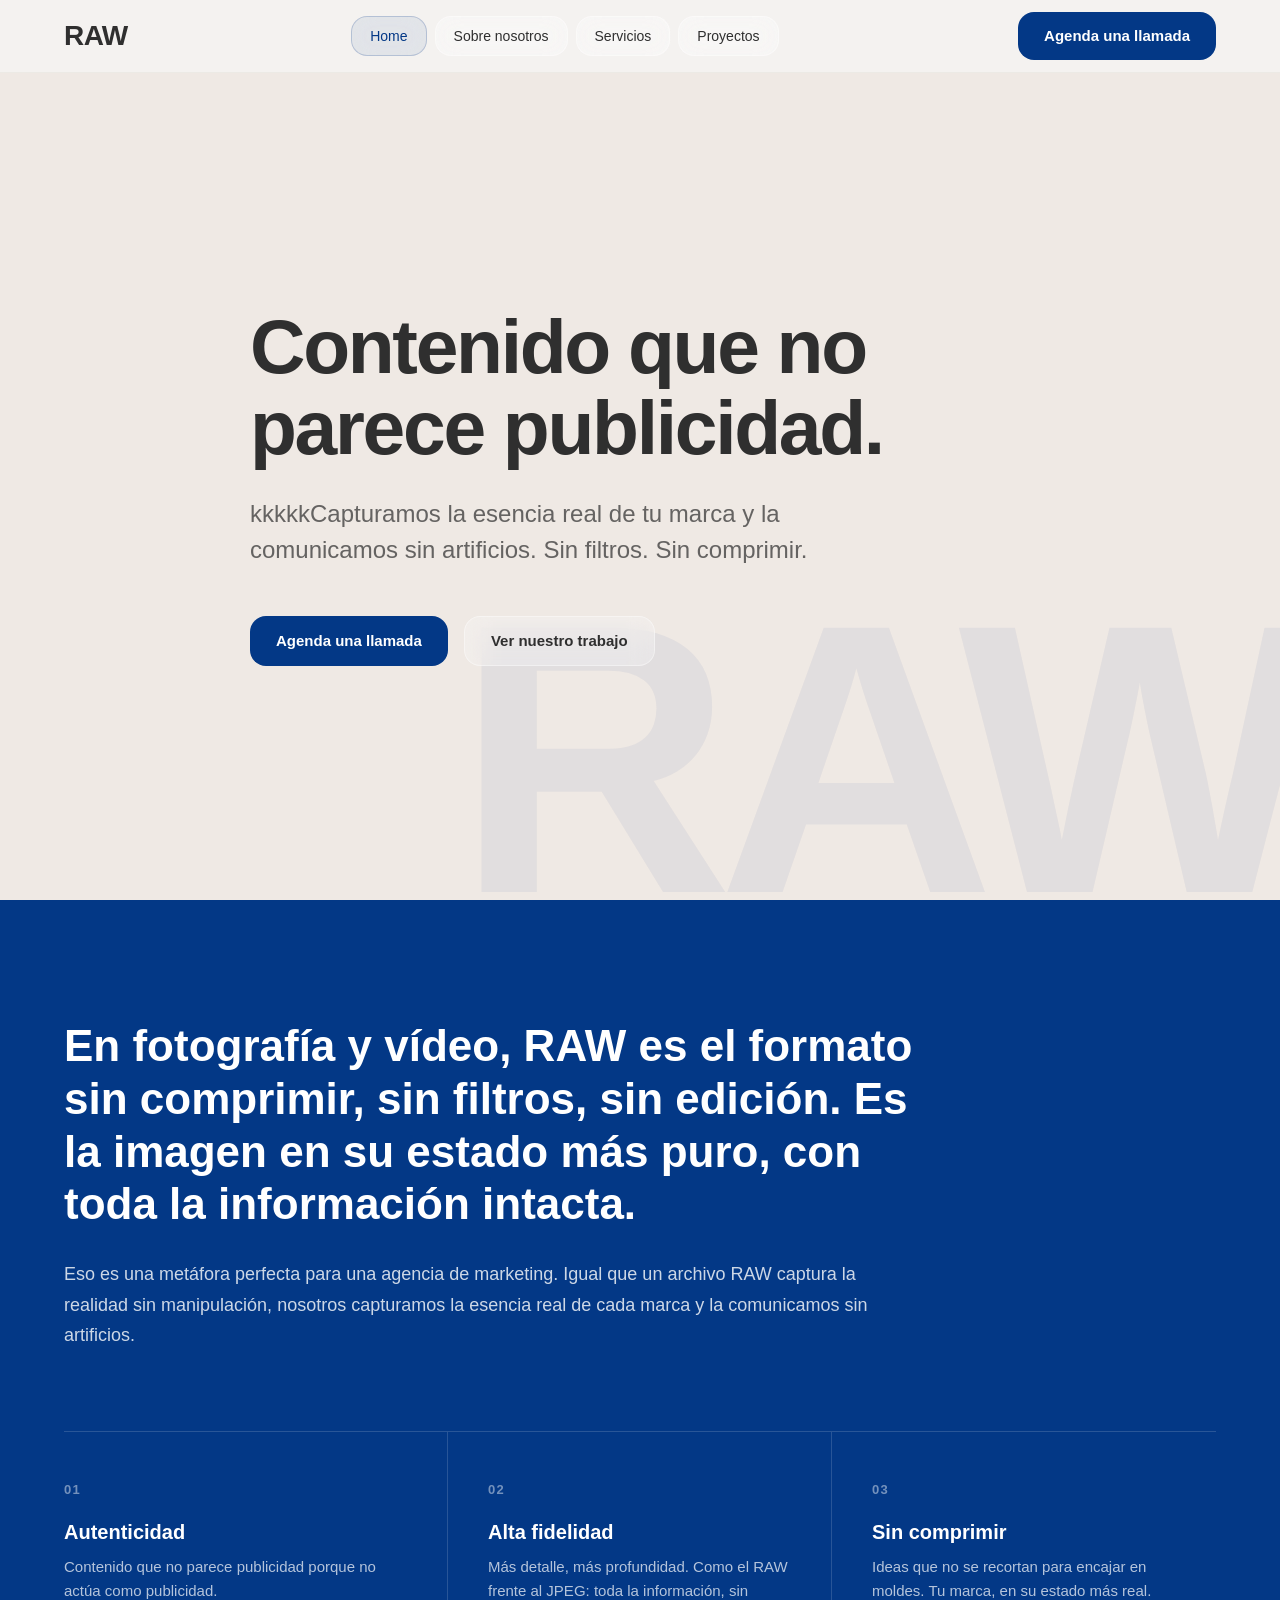
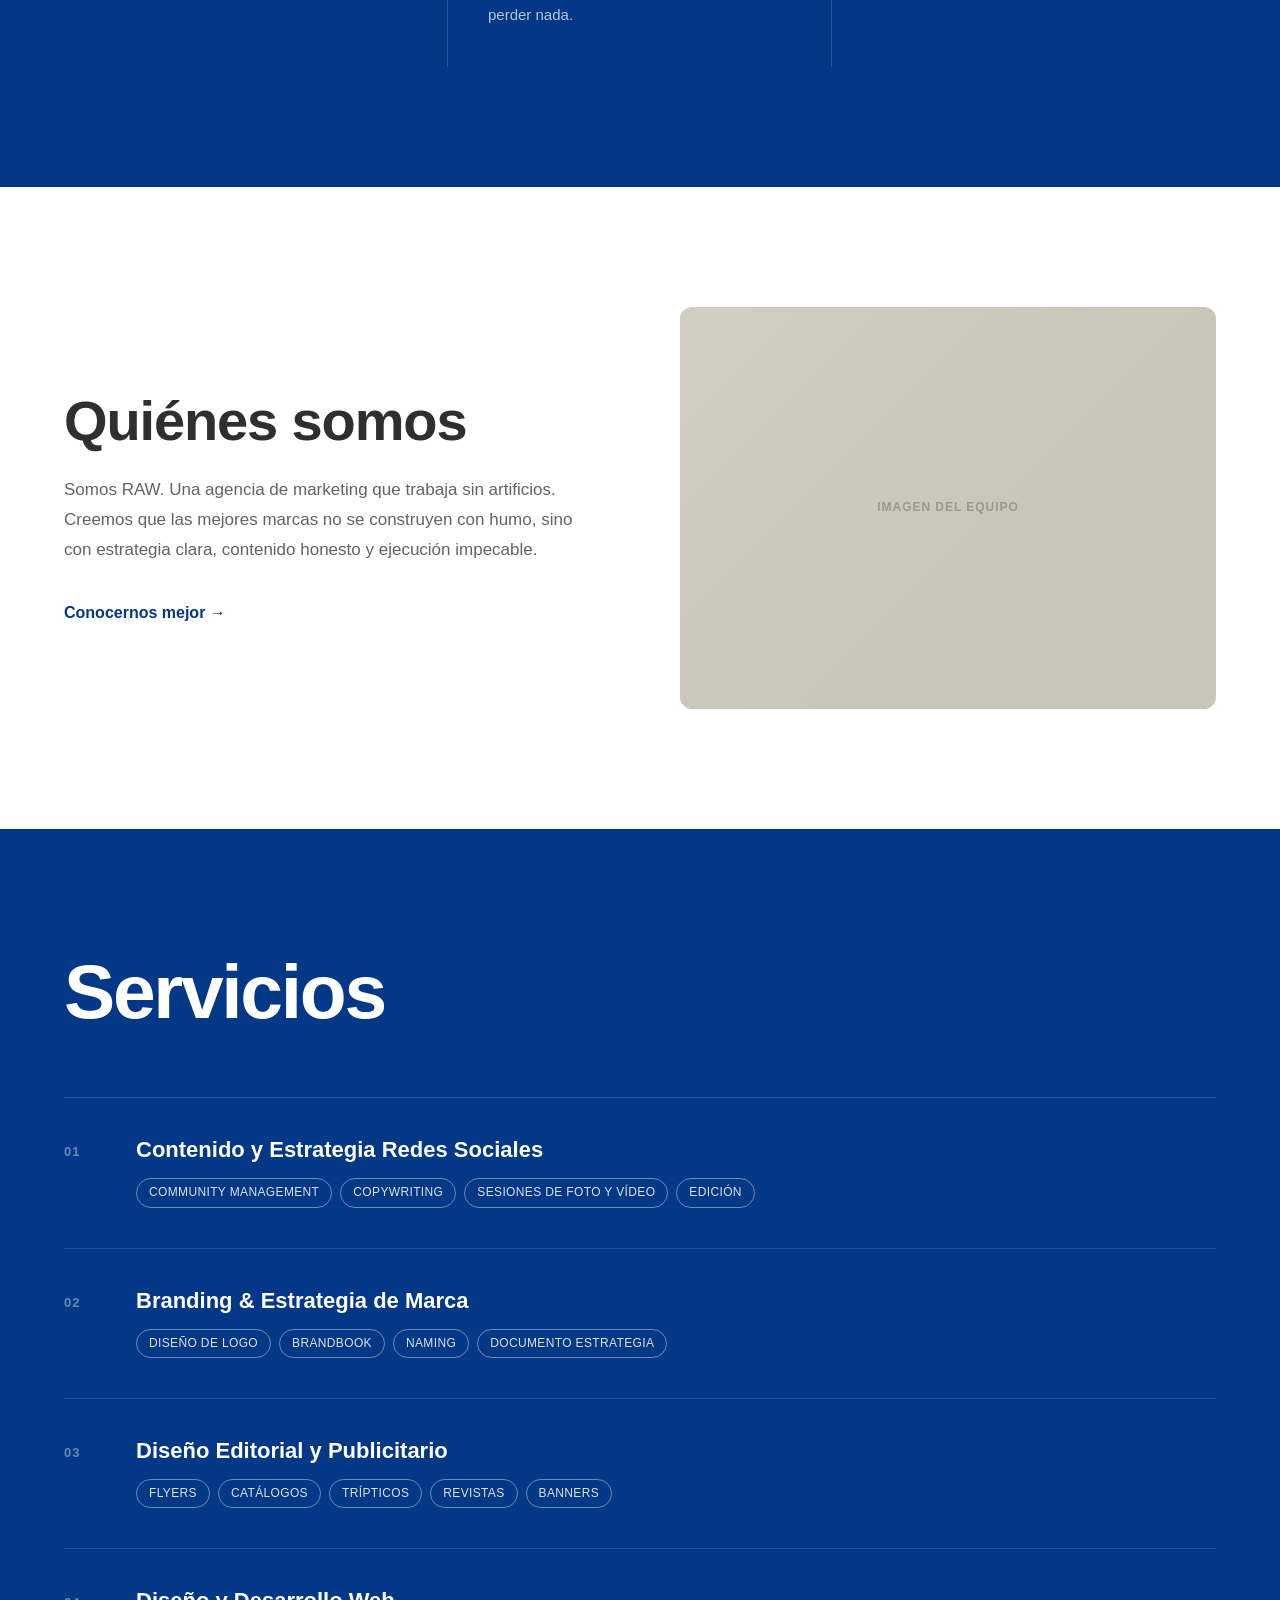
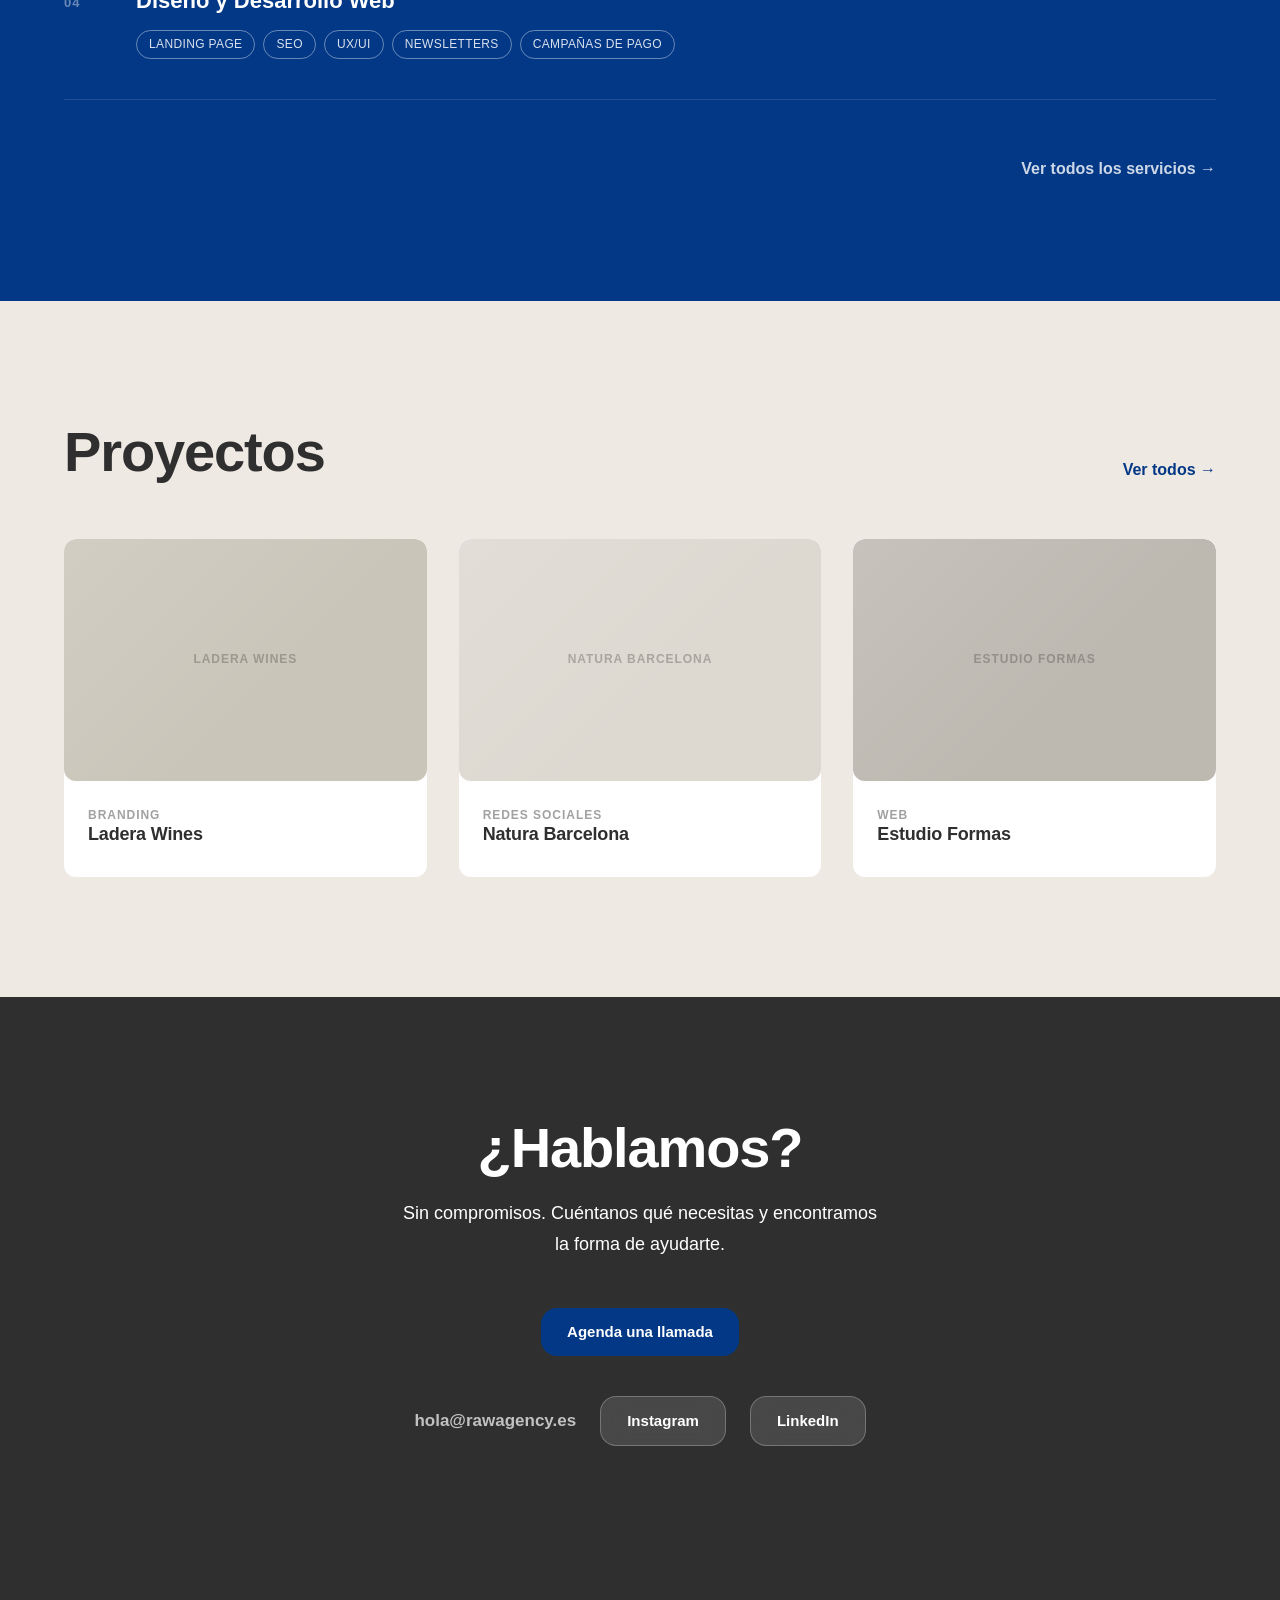
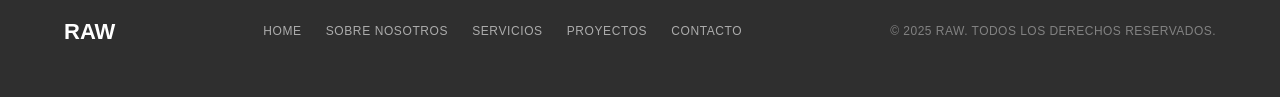
==== commit b6d7ac9c: "Update index.html" ====
--- a/raw/index.html
+++ b/raw/index.html
@@ -51,7 +51,7 @@
         <div class="hero-content">
           <h1 class="fade-in">Contenido que no parece publicidad.</h1>
           <p class="hero-sub fade-in delay-1">
-            Capturamos la esencia real de tu marca y la comunicamos sin artificios. Sin filtros. Sin comprimir.
+            kkkkkCapturamos la esencia real de tu marca y la comunicamos sin artificios. Sin filtros. Sin comprimir.
           </p>
           <div class="hero-ctas fade-in delay-2">
             <a href="contacto.html" class="btn btn-primary">Agenda una llamada</a>
